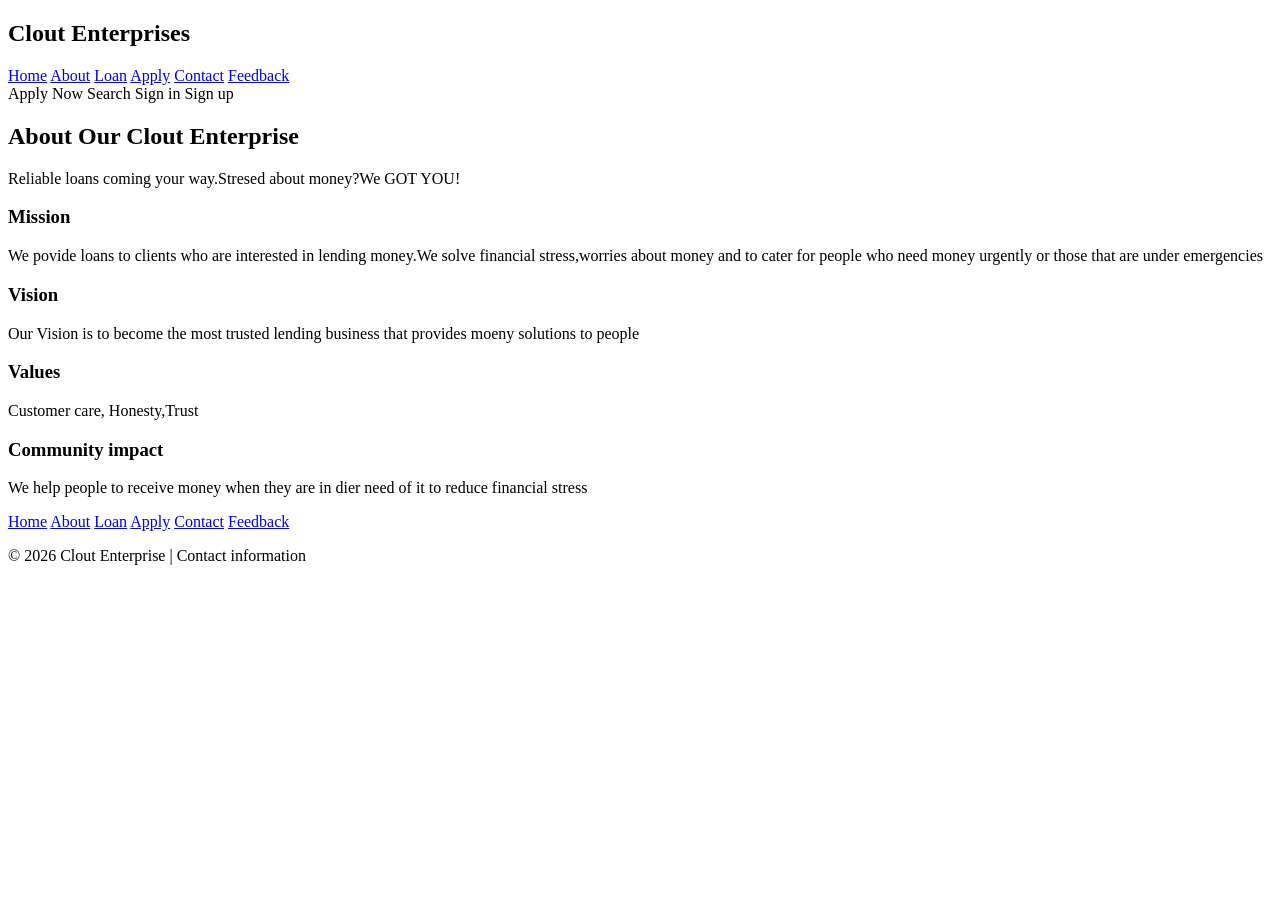
==== about.html @ 6b5d5b9c "Add files via upload" ====
<!DOCTYPE html>
<html lang="en"> 

<head> 
    <meta charset="UTF-8"> 

    <meta name="viewport" content="width=device-width, initial-scale=1.0"> 

    <title>Clout Enterprise| Affordable  loan solutions</title>

<link rel="stylesheet" href="style.css">

    </head>
    <body>
        <header>
        <nav class="navbar">
            <h2>Clout Enterprises</h2>

            <div class="nav-links">
                <a href="index.html">Home</a>
                <a href="about.html">About</a>
                <a href="loan.html">Loan</a>
                <a href="apply.html">Apply</a>
                <a href="contact.html">Contact</a>
                <a href="feedback.html">Feedback</a>
            </div>

            <div class="nav-buttons">
                <buttons>Apply Now</buttons>
                <buttons>Search</buttons>
                <buttons>Sign in</buttons>
                <buttons>Sign up</buttons>
                </div>
                </nav>
              </header>

              <section class="about"
                  <div class="container">
                    <h1>About Our Clout Enterprise</h1>
                    <p>Reliable loans coming your way.Stresed about money?We GOT YOU!</p>
                    </div>
                    
                    
        <div class="about-content">
            <div class="box">
                <h3>Mission</h3>
                <p>We povide loans to clients who are interested in lending money.We solve  financial stress,worries about money and to cater for people who need money urgently or those that are under emergencies</p>
            </div>

            <div class="box">
                <h3>Vision</h3>
                <p>Our Vision is to become the most trusted lending business that provides moeny solutions to people</p>
            </div>
        

            <div class="box">
                <h3>Values</h3>
                <p>Customer care, Honesty,Trust</p>
                </div>
                

                <div class="box">
                   <h3>Community impact </h3>
                   <p>We help people to receive money when they are in dier need of it to reduce financial stress</p>
                   </div><footer class="footer">

 <div class="footer-links"> 
                <a href="index.html">Home</a>
                <a href="about.html">About</a>
                <a href="loan.html">Loan</a>
                <a href="apply.html">Apply</a>
                <a href="contact.html">Contact</a>
                <a href="feedback.html">Feedback</a> 
                </div>

                <p>© 2026 Clout Enterprise | Contact information</p>
                
                </footer>


                 </body>
                </html>
                

        






                   



                   </body>
                   </html>
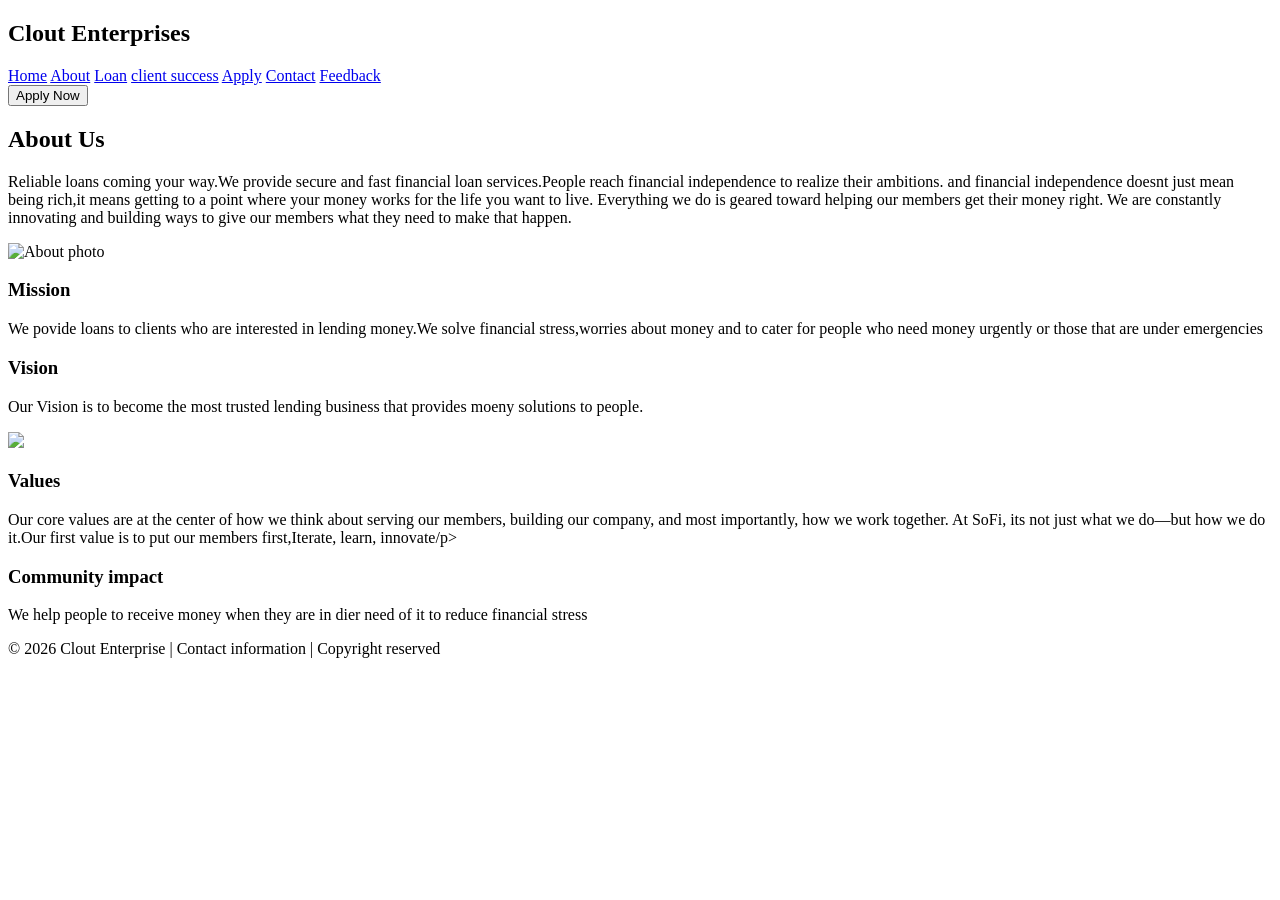
==== commit 21727f47: "Add files via upload" ====
--- a/about.html
+++ b/about.html
@@ -6,39 +6,45 @@
 
     <meta name="viewport" content="width=device-width, initial-scale=1.0"> 
 
-    <title>Clout Enterprise| Affordable  loan solutions</title>
+    <title>Clout Enterprises</title>
 
-<link rel="stylesheet" href="style.css">
+<link rel="stylesheet" href="style.css" >
 
-    </head>
+</head>
     <body>
         <header>
+        <main>
         <nav class="navbar">
+
             <h2>Clout Enterprises</h2>
 
             <div class="nav-links">
                 <a href="index.html">Home</a>
                 <a href="about.html">About</a>
                 <a href="loan.html">Loan</a>
+                <a href="client success.html">client success</a>
                 <a href="apply.html">Apply</a>
                 <a href="contact.html">Contact</a>
-                <a href="feedback.html">Feedback</a>
-            </div>
+                <a href="feedback.html">Feedback</a> 
+                </div>
 
-            <div class="nav-buttons">
-                <buttons>Apply Now</buttons>
-                <buttons>Search</buttons>
-                <buttons>Sign in</buttons>
-                <buttons>Sign up</buttons>
+                <div class="nav-buttons">
+                <button onclick="location.href='apply.html'">Apply Now</button>
                 </div>
                 </nav>
-              </header>
+                </main>
+                </header>
 
-              <section class="about"
+              <section class="about">
                   <div class="container">
-                    <h1>About Our Clout Enterprise</h1>
-                    <p>Reliable loans coming your way.Stresed about money?We GOT YOU!</p>
-                    </div>
+                    <h1>About Us</h1>
+                    <p>Reliable loans coming your way.We provide secure and fast financial loan services.People reach financial
+                 independence to realize their ambitions.
+                and financial independence doesnt just mean being rich,it means getting to a point where your money works for the life you want to live.
+               Everything we do is geared toward helping our members get their money right. We are constantly innovating and building ways to give our members what they need to make that happen.</p>
+              <img src="images/mem.jpg" alt="About photo" class="about-img">
+              </div>
+            
                     
                     
         <div class="about-content">
@@ -49,52 +55,40 @@
 
             <div class="box">
                 <h3>Vision</h3>
-                <p>Our Vision is to become the most trusted lending business that provides moeny solutions to people</p>
+                <p>Our Vision is to become the most trusted lending business that provides moeny solutions to people.</p>
             </div>
+           <img src="images/vision.jpg" class="vision-img">
+
         
-
             <div class="box">
                 <h3>Values</h3>
-                <p>Customer care, Honesty,Trust</p>
+                <p>Our core values are at the center of how we think about serving our members, building our company, and most importantly, how we work together. At SoFi, its not just what we do—but how we do it.Our first value is to put our members first,Iterate, learn, innovate/p>
                 </div>
+
                 
 
                 <div class="box">
                    <h3>Community impact </h3>
                    <p>We help people to receive money when they are in dier need of it to reduce financial stress</p>
-                   </div><footer class="footer">
-
- <div class="footer-links"> 
-                <a href="index.html">Home</a>
-                <a href="about.html">About</a>
-                <a href="loan.html">Loan</a>
-                <a href="apply.html">Apply</a>
-                <a href="contact.html">Contact</a>
-                <a href="feedback.html">Feedback</a> 
-                </div>
-
-                <p>© 2026 Clout Enterprise | Contact information</p>
-                
-                </footer>
+                   </div>
 
 
-                 </body>
-                </html>
+<footer class="footer">
+
+ <p>© 2026 Clout Enterprise | Contact information | Copyright reserved</p>
                 
+</footer>
 
-        
+
+ </body>
+</html>
+                
 
 
 
 
-
-
-                   
-
-
-
-                   </body>
-                   </html>
+ 
+            
                    
                    
         
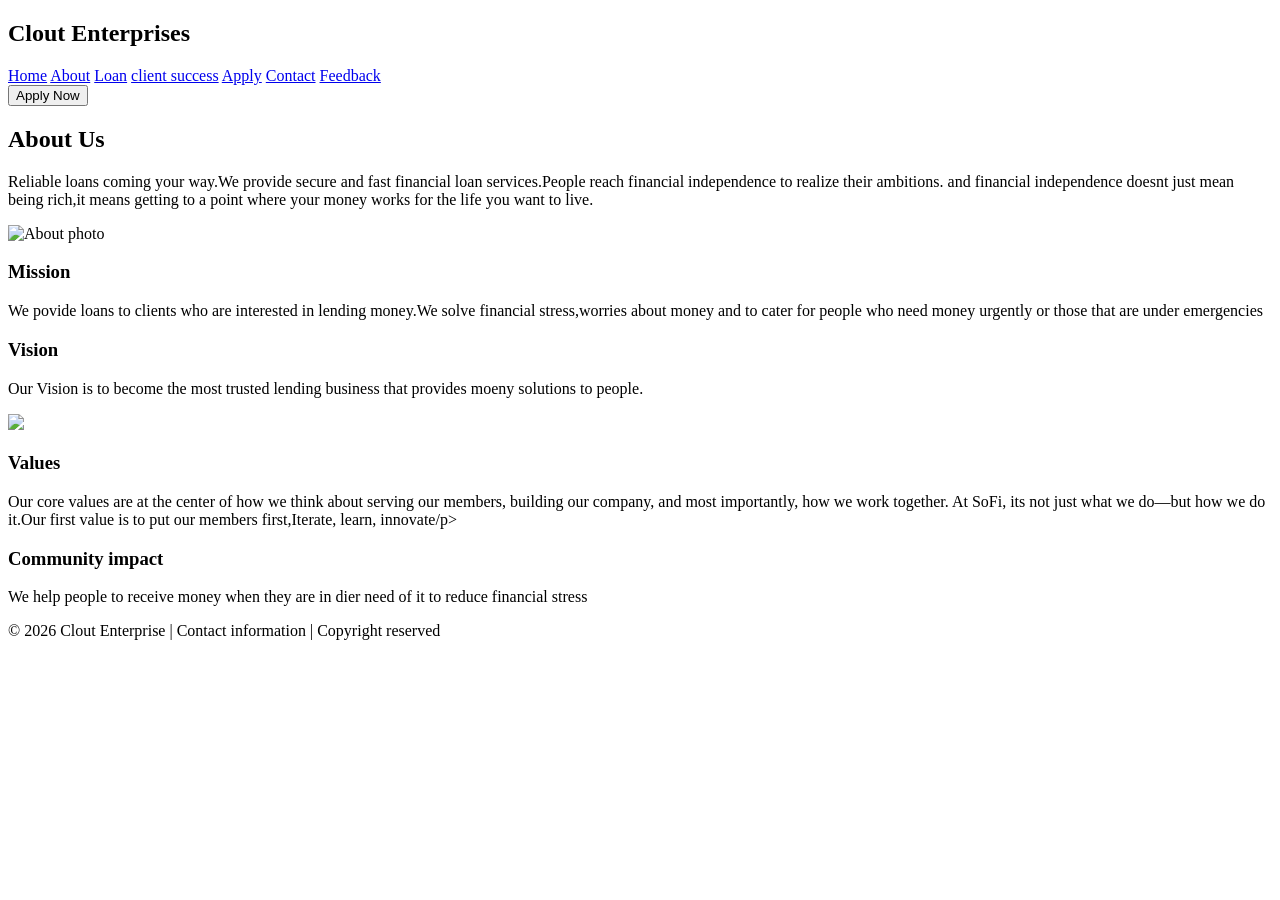
==== commit 11c190fb: "Update about.html" ====
--- a/about.html
+++ b/about.html
@@ -21,11 +21,11 @@
             <div class="nav-links">
                 <a href="index.html">Home</a>
                 <a href="about.html">About</a>
-                <a href="loan.html">Loan</a>
-                <a href="client success.html">client success</a>
-                <a href="apply.html">Apply</a>
-                <a href="contact.html">Contact</a>
-                <a href="feedback.html">Feedback</a> 
+                <a href="Loan.html">Loan</a>
+                <a href="Success.html">client success</a>
+                <a href="Apply.html">Apply</a>
+                <a href="Contact.html">Contact</a>
+                <a href="Feedback.html">Feedback</a> 
                 </div>
 
                 <div class="nav-buttons">
@@ -40,9 +40,8 @@
                     <h1>About Us</h1>
                     <p>Reliable loans coming your way.We provide secure and fast financial loan services.People reach financial
                  independence to realize their ambitions.
-                and financial independence doesnt just mean being rich,it means getting to a point where your money works for the life you want to live.
-               Everything we do is geared toward helping our members get their money right. We are constantly innovating and building ways to give our members what they need to make that happen.</p>
-              <img src="images/mem.jpg" alt="About photo" class="about-img">
+                and financial independence doesnt just mean being rich,it means getting to a point where your money works for the life you want to live.</p>
+              <img src=""images/mem.jpg"   alt="About photo" class="about-img">
               </div>
             
                     
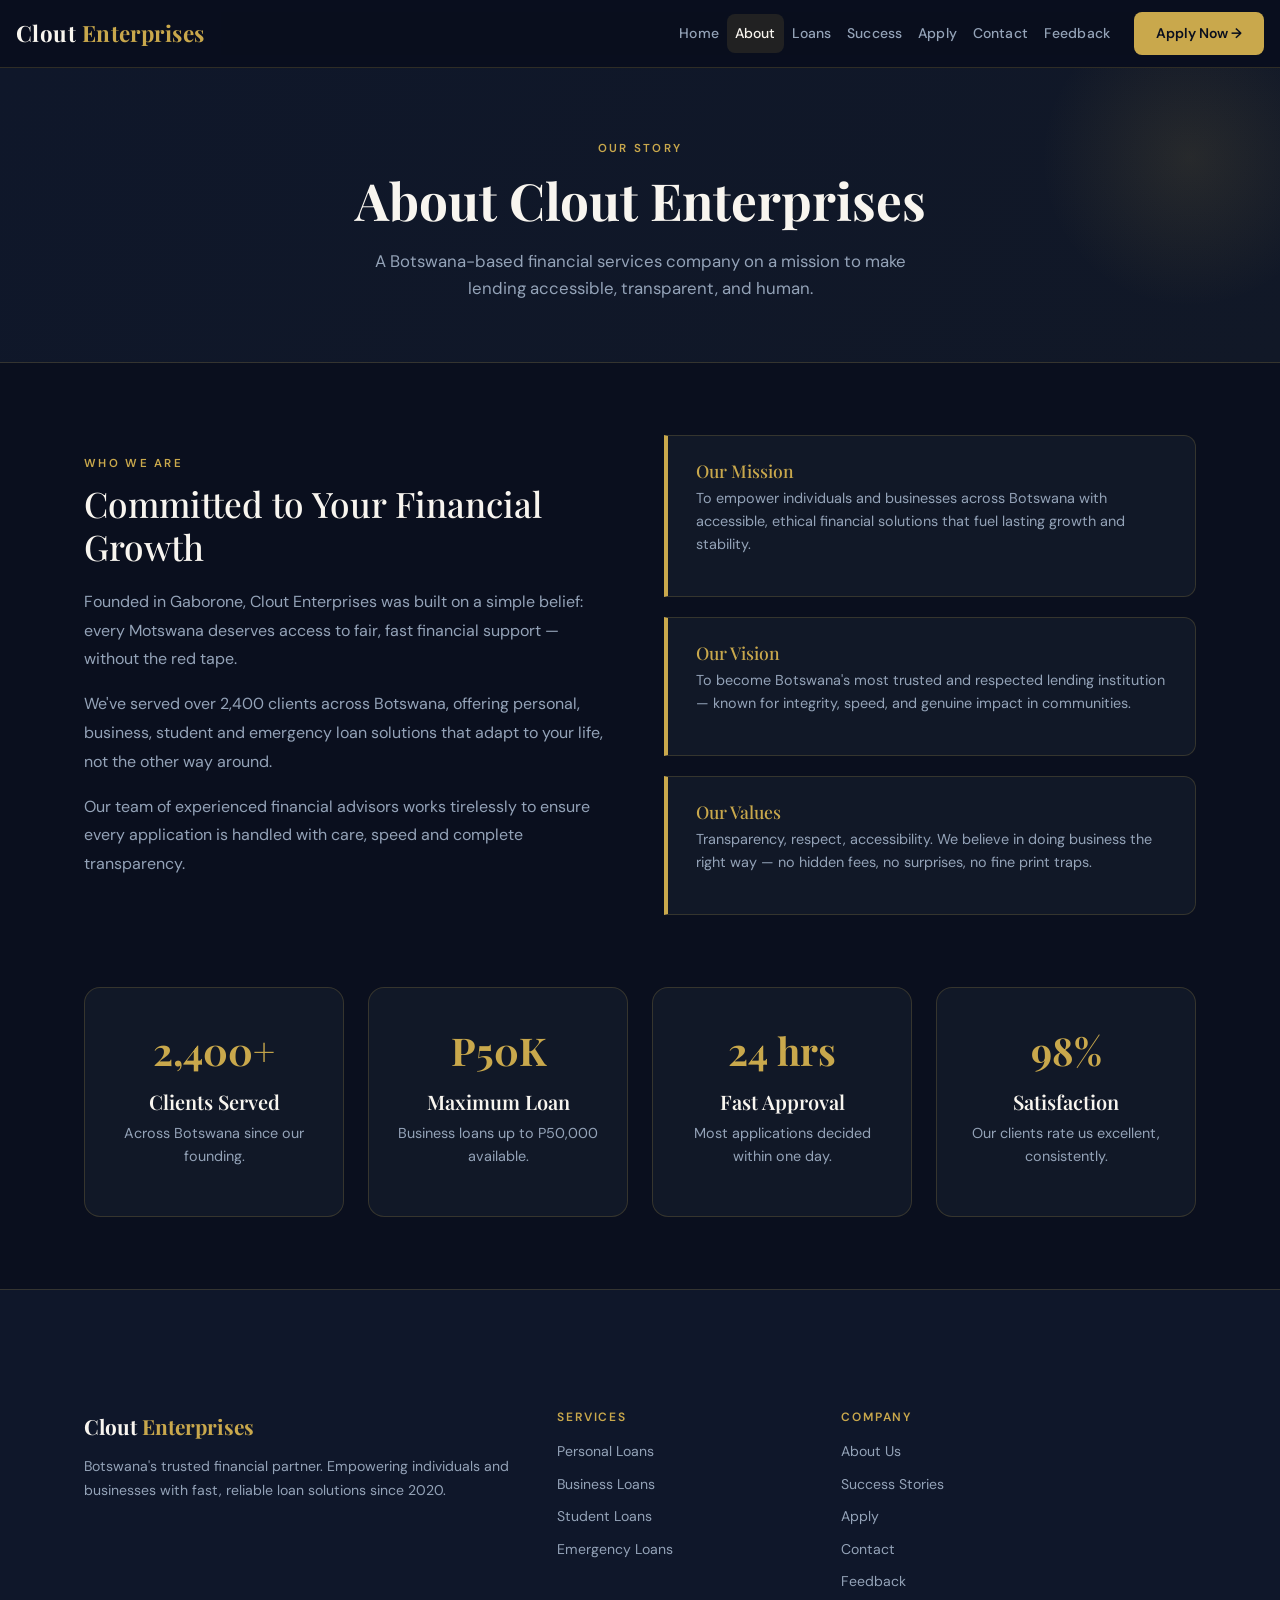
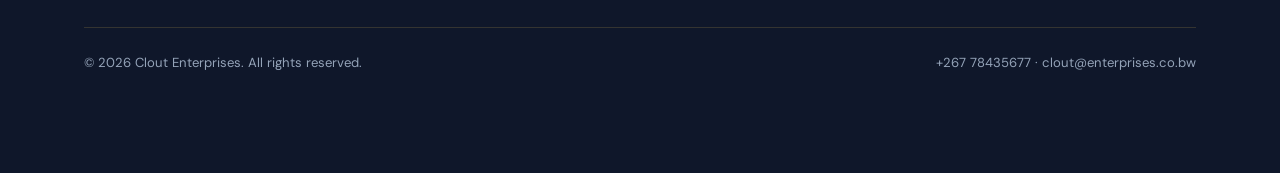
==== commit 93ef793a: "Add files via upload" ====
--- a/about.html
+++ b/about.html
@@ -1,106 +1,137 @@
-<!DOCTYPE html>
-<html lang="en"> 
-
-<head> 
-    <meta charset="UTF-8"> 
-
-    <meta name="viewport" content="width=device-width, initial-scale=1.0"> 
-
-    <title>Clout Enterprises</title>
-
-<link rel="stylesheet" href="style.css" >
-
-</head>
-    <body>
-        <header>
-        <main>
-        <nav class="navbar">
-
-            <h2>Clout Enterprises</h2>
-
-            <div class="nav-links">
-                <a href="index.html">Home</a>
-                <a href="about.html">About</a>
-                <a href="Loan.html">Loan</a>
-                <a href="Success.html">client success</a>
-                <a href="Apply.html">Apply</a>
-                <a href="Contact.html">Contact</a>
-                <a href="Feedback.html">Feedback</a> 
-                </div>
-
-                <div class="nav-buttons">
-                <button onclick="location.href='apply.html'">Apply Now</button>
-                </div>
-                </nav>
-                </main>
-                </header>
-
-              <section class="about">
-                  <div class="container">
-                    <h1>About Us</h1>
-                    <p>Reliable loans coming your way.We provide secure and fast financial loan services.People reach financial
-                 independence to realize their ambitions.
-                and financial independence doesnt just mean being rich,it means getting to a point where your money works for the life you want to live.</p>
-              <img src=""images/mem.jpg"   alt="About photo" class="about-img">
-              </div>
-            
-                    
-                    
-        <div class="about-content">
-            <div class="box">
-                <h3>Mission</h3>
-                <p>We povide loans to clients who are interested in lending money.We solve  financial stress,worries about money and to cater for people who need money urgently or those that are under emergencies</p>
-            </div>
-
-            <div class="box">
-                <h3>Vision</h3>
-                <p>Our Vision is to become the most trusted lending business that provides moeny solutions to people.</p>
-            </div>
-           <img src="images/vision.jpg" class="vision-img">
-
-        
-            <div class="box">
-                <h3>Values</h3>
-                <p>Our core values are at the center of how we think about serving our members, building our company, and most importantly, how we work together. At SoFi, its not just what we do—but how we do it.Our first value is to put our members first,Iterate, learn, innovate/p>
-                </div>
-
-                
-
-                <div class="box">
-                   <h3>Community impact </h3>
-                   <p>We help people to receive money when they are in dier need of it to reduce financial stress</p>
-                   </div>
-
-
-<footer class="footer">
-
- <p>© 2026 Clout Enterprise | Contact information | Copyright reserved</p>
-                
-</footer>
-
-
- </body>
-</html>
-                
-
-
-
-
- 
-            
-                   
-                   
-        
-    
-
-
-        
-              
-              
-
-
-
-
-
-
-
+<!DOCTYPE html>
+<html lang="en">
+<head>
+  <meta charset="UTF-8">
+  <meta name="viewport" content="width=device-width, initial-scale=1.0">
+  <title>About — Clout Enterprises</title>
+  <link href="https://cdn.jsdelivr.net/npm/bootstrap@5.3.3/dist/css/bootstrap.min.css" rel="stylesheet">
+  <link rel="stylesheet" href="style.css">
+</head>
+<body>
+
+<nav class="navbar navbar-expand-lg">
+  <div class="container-fluid px-3">
+    <a href="index.html" class="navbar-brand">Clout <span>Enterprises</span></a>
+    <button class="navbar-toggler" type="button" data-bs-toggle="collapse" data-bs-target="#navMenu">
+      <span class="navbar-toggler-icon"></span>
+    </button>
+    <div class="collapse navbar-collapse" id="navMenu">
+      <div class="navbar-nav ms-auto">
+        <a href="index.html" class="nav-link">Home</a>
+        <a href="about.html" class="nav-link active">About</a>
+        <a href="loan.html" class="nav-link">Loans</a>
+        <a href="success.html" class="nav-link">Success</a>
+        <a href="apply.html" class="nav-link">Apply</a>
+        <a href="contact.html" class="nav-link">Contact</a>
+        <a href="feedback.html" class="nav-link">Feedback</a>
+      </div>
+      <a href="apply.html" class="nav-cta ms-3">Apply Now →</a>
+    </div>
+  </div>
+</nav>
+
+<main>
+  <div class="page-hero">
+    <div class="eyebrow">Our Story</div>
+    <h1>About Clout Enterprises</h1>
+    <p>A Botswana-based financial services company on a mission to make lending accessible, transparent, and human.</p>
+  </div>
+
+  <div class="container">
+
+    <!-- WHO WE ARE -->
+    <div class="row g-5 align-items-center mb-5">
+      <div class="col-12 col-lg-6 about-text fade-up">
+        <div class="section-label">Who We Are</div>
+        <h2>Committed to Your Financial Growth</h2>
+        <p>Founded in Gaborone, Clout Enterprises was built on a simple belief: every Motswana deserves access to fair, fast financial support — without the red tape.</p>
+        <p>We've served over 2,400 clients across Botswana, offering personal, business, student and emergency loan solutions that adapt to your life, not the other way around.</p>
+        <p>Our team of experienced financial advisors works tirelessly to ensure every application is handled with care, speed and complete transparency.</p>
+      </div>
+      <div class="col-12 col-lg-6 fade-up-2">
+        <div class="about-pillars">
+          <div class="pillar">
+            <h4>Our Mission</h4>
+            <p>To empower individuals and businesses across Botswana with accessible, ethical financial solutions that fuel lasting growth and stability.</p>
+          </div>
+          <div class="pillar">
+            <h4>Our Vision</h4>
+            <p>To become Botswana's most trusted and respected lending institution — known for integrity, speed, and genuine impact in communities.</p>
+          </div>
+          <div class="pillar">
+            <h4>Our Values</h4>
+            <p>Transparency, respect, accessibility. We believe in doing business the right way — no hidden fees, no surprises, no fine print traps.</p>
+          </div>
+        </div>
+      </div>
+    </div>
+
+    <!-- STATS -->
+    <div class="row g-4" style="margin-top: 40px;">
+      <div class="col-6 col-md-3">
+        <div class="card text-center h-100">
+          <div style="font-family:var(--ff-display);font-size:2.4rem;color:var(--gold);font-weight:700;">2,400+</div>
+          <h3 style="margin-top:8px;">Clients Served</h3>
+          <p>Across Botswana since our founding.</p>
+        </div>
+      </div>
+      <div class="col-6 col-md-3">
+        <div class="card text-center h-100">
+          <div style="font-family:var(--ff-display);font-size:2.4rem;color:var(--gold);font-weight:700;">P50K</div>
+          <h3 style="margin-top:8px;">Maximum Loan</h3>
+          <p>Business loans up to P50,000 available.</p>
+        </div>
+      </div>
+      <div class="col-6 col-md-3">
+        <div class="card text-center h-100">
+          <div style="font-family:var(--ff-display);font-size:2.4rem;color:var(--gold);font-weight:700;">24 hrs</div>
+          <h3 style="margin-top:8px;">Fast Approval</h3>
+          <p>Most applications decided within one day.</p>
+        </div>
+      </div>
+      <div class="col-6 col-md-3">
+        <div class="card text-center h-100">
+          <div style="font-family:var(--ff-display);font-size:2.4rem;color:var(--gold);font-weight:700;">98%</div>
+          <h3 style="margin-top:8px;">Satisfaction</h3>
+          <p>Our clients rate us excellent, consistently.</p>
+        </div>
+      </div>
+    </div>
+
+  </div>
+</main>
+
+<!--FOOTER-->
+<footer class="footer">
+  <div class="container">
+    <div class="row g-4 mb-4">
+      <div class="col-12 col-md-5">
+        <div class="footer-brand">Clout <span>Enterprises</span></div>
+        <p class="footer-desc">Botswana's trusted financial partner. Empowering individuals and businesses with fast, reliable loan solutions since 2020.</p>
+      </div>
+      <div class="col-6 col-md-3 footer-col">
+        <h5>Services</h5>
+        <a href="loan.html">Personal Loans</a>
+        <a href="loan.html">Business Loans</a>
+        <a href="loan.html">Student Loans</a>
+        <a href="loan.html">Emergency Loans</a>
+      </div>
+      <div class="col-6 col-md-4 footer-col">
+        <h5>Company</h5>
+        <a href="about.html">About Us</a>
+        <a href="success.html">Success Stories</a>
+        <a href="apply.html">Apply</a>
+        <a href="contact.html">Contact</a>
+        <a href="feedback.html">Feedback</a>
+      </div>
+    </div>
+    <div class="footer-bottom">
+      <span>© 2026 Clout Enterprises. All rights reserved.</span>
+      <span>+267 78435677 · clout@enterprises.co.bw</span>
+    </div>
+  </div>
+</footer>
+
+<script src="https://cdn.jsdelivr.net/npm/bootstrap@5.3.3/dist/js/bootstrap.bundle.min.js"></script>
+</body>
+</html>
--- a/style.css
+++ b/style.css
@@ -0,0 +1,810 @@
+/* ============================================================
+   CLOUT ENTERPRISES — Global Stylesheet
+   Aesthetic: Luxury Financial / Dark Navy + Gold Accent
+   Updated: Bootstrap 5 compatible + Fully Responsive
+   ============================================================ */
+
+@import url('https://fonts.googleapis.com/css2?family=Playfair+Display:wght@400;600;700&family=DM+Sans:wght@300;400;500;600&display=swap');
+
+/* ── RESET ── */
+*, *::before, *::after {
+  margin: 0;
+  padding: 0;
+  box-sizing: border-box;
+}
+
+/* ── TOKENS ── */
+:root {
+  --navy:        #0a0f1e;
+  --navy-2:      #0f172a;
+  --navy-3:      #1e293b;
+  --gold:        #c9a84c;
+  --gold-light:  #e6c878;
+  --gold-dim:    rgba(201, 168, 76, 0.12);
+  --white:       #f8f5ef;
+  --muted:       #94a3b8;
+  --surface:     #111827;
+  --surface-2:   #1a2436;
+  --border:      rgba(201,168,76,0.2);
+  --radius:      12px;
+  --shadow:      0 20px 60px rgba(0,0,0,0.35);
+  --ff-display:  'Playfair Display', Georgia, serif;
+  --ff-body:     'DM Sans', sans-serif;
+  --transition:  0.3s cubic-bezier(0.4, 0, 0.2, 1);
+}
+
+/* ── BASE ── */
+html { scroll-behavior: smooth; }
+
+body {
+  font-family: var(--ff-body);
+  background: var(--navy);
+  color: var(--white);
+  min-height: 100vh;
+  display: flex;
+  flex-direction: column;
+  line-height: 1.6;
+}
+
+/* ── SCROLLBAR ── */
+::-webkit-scrollbar { width: 6px; }
+::-webkit-scrollbar-track { background: var(--navy-2); }
+::-webkit-scrollbar-thumb { background: var(--gold); border-radius: 3px; }
+
+
+
+/* Sticky wrapper for the nav */
+.navbar {
+  position: sticky;
+  top: 0;
+  z-index: 1030;
+  background: rgba(10, 15, 30, 0.97);
+  backdrop-filter: blur(12px);
+  border-bottom: 1px solid var(--border);
+  padding: 0 32px !;
+  min-height: 68px;
+}
+
+.navbar-brand {
+  font-family: var(--ff-display);
+  font-size: 1.4rem;
+  font-weight: 700;
+  color: var(--white);
+  letter-spacing: 0.02em;
+  text-decoration: none;
+}
+
+.navbar-brand span {
+  color: var(--gold);
+}
+
+/* Bootstrap nav-link overrides */
+.navbar-nav .nav-link {
+  color: var(--muted);
+  font-size: 0.875rem;
+  font-weight: 500;
+  padding: 8px 14px;
+  border-radius: 8px;
+  transition: var(--transition);
+  letter-spacing: 0.01em;
+}
+
+.navbar-nav .nav-link:hover,
+.navbar-nav .nav-link.active {
+  color: var(--white--);
+  background: var(--gold-dim);
+}
+
+/* Hamburger icon color */
+.navbar-toggler {
+  border-color: var(--border);
+}
+.navbar-toggler-icon {
+  filter: invert(1);
+}
+
+/* Collapsed menu background on mobile */
+.navbar-collapse {
+  background: rgba(10, 15, 30, 0.99);
+}
+
+@media (max-width: 991px) {
+  .navbar-collapse {
+    padding: 12px 0 16px;
+    border-top: 1px solid var(--border);
+    margin-top: 8px;
+  }
+  .navbar-nav .nav-link {
+    padding: 10px 16px;
+  }
+  .nav-cta {
+    margin: 12px 16px 4px;
+    display: inline-block;
+  }
+}
+
+.nav-cta {
+  background: var(--gold);
+  color: #0a0f1e;
+  font-weight: 600;
+  padding: 10px 22px;
+  border-radius: 8px;
+  font-size: 0.875rem;
+  font-family: var(--ff-body);
+  transition: var(--transition);
+  text-decoration: none;
+  display: inline-flex;
+  align-items: center;
+  gap: 6px;
+  white-space: nowrap;
+}
+
+.nav-cta:hover {
+  background: var(--gold-light);
+  transform: translateY(-1px);
+  box-shadow: 0 6px 20px rgba(201,168,76,0.3);
+  color: #0a0f1e;
+}
+
+/* ═══════════════════════════════════════
+   HERO
+═══════════════════════════════════════ */
+.hero {
+  position: relative;
+  min-height: calc(100vh - 68px);
+  display: flex;
+  align-items: center;
+  justify-content: center;
+  overflow: hidden;
+  text-align: center;
+}
+
+.hero-video {
+  position: absolute;
+  inset: 0;
+  width: 100%;
+  height: 100%;
+  object-fit: cover;
+  z-index: 0;
+}
+
+.hero-overlay {
+  position: absolute;
+  inset: 0;
+  background: linear-gradient(
+    135deg,
+    rgba(10,15,30,0.92) 0%,
+    rgba(10,15,30,0.7) 50%,
+    rgba(10,15,30,0.88) 100%
+  );
+  z-index: 1;
+}
+
+.hero-content {
+  position: relative;
+  z-index: 2;
+  max-width: 760px;
+  padding: 40px 24px;
+  animation: fadeUp 0.9s ease both;
+}
+
+.hero-eyebrow {
+  display: inline-flex;
+  align-items: center;
+  gap: 8px;
+  font-size: 0.75rem;
+  font-weight: 600;
+  letter-spacing: 0.18em;
+  text-transform: uppercase;
+  color: var(--gold);
+  margin-bottom: 24px;
+  padding: 6px 16px;
+  border: 1px solid var(--border);
+  border-radius: 100px;
+}
+
+.hero-content h1 {
+  font-family: var(--ff-display);
+  font-size: clamp(2.2rem, 6vw, 5rem);
+  font-weight: 700;
+  line-height: 1.1;
+  color: var(--white);
+  margin-bottom: 24px;
+}
+
+.hero-content h1 em {
+  font-style: italic;
+  color: var(--gold);
+}
+
+.hero-content p {
+  font-size: 1.1rem;
+  color: var(--muted);
+  max-width: 500px;
+  margin: 0 auto 40px;
+  line-height: 1.7;
+}
+
+.hero-actions {
+  display: flex;
+  gap: 16px;
+  justify-content: center;
+  flex-wrap: wrap;
+}
+
+/* ── STATS STRIP ── */
+.hero-stats {
+  position: relative;
+  z-index: 2;
+  padding: 28px 16px;
+  border-top: 1px solid var(--border);
+  background: rgba(10,15,30,0.85);
+  backdrop-filter: blur(8px);
+}
+
+.stat-item { text-align: center; padding: 8px 16px; }
+
+.stat-item .stat-num {
+  font-family: var(--ff-display);
+  font-size: 2rem;
+  font-weight: 700;
+  color: var(--gold);
+  display: block;
+}
+
+.stat-item .stat-label {
+  font-size: 0.8rem;
+  color: var(--muted);
+  letter-spacing: 0.08em;
+  text-transform: uppercase;
+}
+
+/* ── BUTTONS ── */
+.btn-primary {
+  background: var(--gold);
+  color: var(--navy);
+  border: none;
+  padding: 14px 32px;
+  border-radius: var(--radius);
+  font-family: var(--ff-body);
+  font-weight: 600;
+  font-size: 0.95rem;
+  cursor: pointer;
+  transition: var(--transition);
+  display: inline-flex;
+  align-items: center;
+  gap: 8px;
+  text-decoration: none;
+}
+
+.btn-primary:hover {
+  background: var(--gold-light);
+  transform: translateY(-2px);
+  box-shadow: 0 8px 24px rgba(201,168,76,0.35);
+  color: var(--navy);
+}
+
+.btn-outline {
+  background: transparent;
+  color: var(--white);
+  border: 1px solid rgba(255,255,255,0.25);
+  padding: 14px 32px;
+  border-radius: var(--radius);
+  font-family: var(--ff-body);
+  font-weight: 500;
+  font-size: 0.95rem;
+  cursor: pointer;
+  transition: var(--transition);
+  display: inline-flex;
+  align-items: center;
+  gap: 8px;
+  text-decoration: none;
+}
+
+.btn-outline:hover {
+  border-color: var(--gold);
+  color: var(--gold);
+  transform: translateY(-2px);
+}
+
+/* ── PAGE HERO ── */
+.page-hero {
+  background: linear-gradient(135deg, var(--navy-2) 0%, var(--surface) 100%);
+  border-bottom: 1px solid var(--border);
+  padding: 72px 24px 60px;
+  text-align: center;
+  position: relative;
+  overflow: hidden;
+}
+
+.page-hero::before {
+  content: '';
+  position: absolute;
+  top: -60px;
+  right: -60px;
+  width: 300px;
+  height: 300px;
+  background: radial-gradient(circle, var(--gold-dim) 0%, transparent 70%);
+  border-radius: 50%;
+}
+
+.page-hero .eyebrow {
+  font-size: 0.72rem;
+  letter-spacing: 0.2em;
+  text-transform: uppercase;
+  color: var(--gold);
+  font-weight: 600;
+  margin-bottom: 12px;
+}
+
+.page-hero h1 {
+  font-family: var(--ff-display);
+  font-size: clamp(2rem, 4vw, 3.2rem);
+  font-weight: 700;
+  color: var(--white);
+  margin-bottom: 16px;
+}
+
+.page-hero p {
+  color: var(--muted);
+  font-size: 1.05rem;
+  max-width: 540px;
+  margin: auto;
+}
+
+/* ── CONTAINER ── */
+.container {
+  max-width: 1160px;
+  margin: 0 auto;
+  padding: 72px 24px;
+  flex: 1;
+  width: 100%;
+}
+
+.section-label {
+  font-size: 0.72rem;
+  letter-spacing: 0.2em;
+  text-transform: uppercase;
+  color: var(--gold);
+  font-weight: 600;
+  margin-bottom: 10px;
+}
+
+.section-title {
+  font-family: var(--ff-display);
+  font-size: clamp(1.8rem, 3vw, 2.6rem);
+  font-weight: 700;
+  color: var(--white);
+  margin-bottom: 16px;
+}
+
+.section-sub {
+  color: var(--muted);
+  font-size: 1rem;
+  max-width: 480px;
+  line-height: 1.7;
+}
+
+/* ── GRID & CARDS ── */
+.grid {
+  display: grid;
+  grid-template-columns: repeat(auto-fit, minmax(260px, 1fr));
+  gap: 24px;
+  margin-top: 40px;
+}
+
+.card {
+  background: var(--surface);
+  border: 1px solid var(--border);
+  border-radius: 16px;
+  padding: 32px 28px;
+  transition: var(--transition);
+  position: relative;
+  overflow: hidden;
+}
+
+.card::before {
+  content: '';
+  position: absolute;
+  top: 0; left: 0; right: 0;
+  height: 3px;
+  background: linear-gradient(90deg, var(--gold), var(--gold-light));
+  opacity: 0;
+  transition: var(--transition);
+}
+
+.card:hover {
+  transform: translateY(-6px);
+  border-color: var(--gold);
+  box-shadow: 0 16px 40px rgba(201,168,76,0.12);
+}
+
+.card:hover::before { opacity: 1; }
+
+.card-icon {
+  width: 48px;
+  height: 48px;
+  background: var(--gold-dim);
+  border-radius: 12px;
+  display: flex;
+  align-items: center;
+  justify-content: center;
+  margin-bottom: 20px;
+  font-size: 1.4rem;
+}
+
+.card h3 {
+  font-family: var(--ff-display);
+  font-size: 1.25rem;
+  font-weight: 600;
+  color: var(--white);
+  margin-bottom: 8px;
+}
+
+.card p {
+  color: var(--muted);
+  font-size: 0.9rem;
+  line-height: 1.6;
+}
+
+.card .amount-badge {
+  display: inline-block;
+  margin-top: 16px;
+  padding: 6px 14px;
+  background: var(--gold-dim);
+  border: 1px solid var(--border);
+  border-radius: 100px;
+  font-size: 0.82rem;
+  font-weight: 600;
+  color: var(--gold);
+}
+
+/* ── FORMS ── */
+.form-card {
+  background: var(--surface);
+  border: 1px solid var(--border);
+  border-radius: 20px;
+  padding: 48px;
+  max-width: 560px;
+  margin: 0 auto;
+  box-shadow: var(--shadow);
+  width: 100%;
+}
+
+.form-card h2 {
+  font-family: var(--ff-display);
+  font-size: 1.8rem;
+  margin-bottom: 8px;
+  color: var(--white);
+}
+
+.form-card .sub {
+  color: var(--muted);
+  font-size: 0.9rem;
+  margin-bottom: 32px;
+}
+
+.form-group { margin-bottom: 20px; }
+
+.form-group label {
+  display: block;
+  font-size: 0.82rem;
+  font-weight: 600;
+  color: var(--muted);
+  letter-spacing: 0.06em;
+  text-transform: uppercase;
+  margin-bottom: 8px;
+}
+
+.form-group input,
+.form-group textarea,
+.form-group select {
+  width: 100%;
+  padding: 14px 16px;
+  background: var(--navy-2);
+  border: 1px solid var(--border);
+  border-radius: var(--radius);
+  color: var(--white);
+  font-family: var(--ff-body);
+  font-size: 0.95rem;
+  transition: var(--transition);
+  outline: none;
+}
+
+.form-group input::placeholder,
+.form-group textarea::placeholder {
+  color: rgba(148,163,184,0.5);
+}
+
+.form-group input:focus,
+.form-group textarea:focus,
+.form-group select:focus {
+  border-color: var(--gold);
+  box-shadow: 0 0 0 3px rgba(201,168,76,0.12);
+  background: var(--surface-2);
+}
+
+.form-group textarea {
+  resize: vertical;
+  min-height: 120px;
+}
+
+.form-submit { width: 100%; margin-top: 8px; justify-content: center; }
+
+#msg {
+  margin-top: 16px;
+  padding: 12px 16px;
+  border-radius: var(--radius);
+  font-size: 0.9rem;
+  font-weight: 500;
+  display: none;
+}
+
+#msg.success {
+  background: rgba(34, 197, 94, 0.1);
+  border: 1px solid rgba(34, 197, 94, 0.3);
+  color: #4ade80;
+  display: block;
+}
+
+#msg.error {
+  background: rgba(239, 68, 68, 0.1);
+  border: 1px solid rgba(239, 68, 68, 0.3);
+  color: #f87171;
+  display: block;
+}
+
+/* ── ABOUT PAGE ── */
+.about-text h2 {
+  font-family: var(--ff-display);
+  font-size: clamp(1.6rem, 3vw, 2.2rem);
+  line-height: 1.2;
+  color: var(--white);
+  margin-bottom: 20px;
+}
+
+.about-text p {
+  color: var(--muted);
+  line-height: 1.8;
+  margin-bottom: 16px;
+}
+
+.about-pillars {
+  display: flex;
+  flex-direction: column;
+  gap: 20px;
+}
+
+.pillar {
+  background: var(--surface);
+  border: 1px solid var(--border);
+  border-left: 4px solid var(--gold);
+  border-radius: 0 var(--radius) var(--radius) 0;
+  padding: 24px 28px;
+}
+
+.pillar h4 {
+  font-family: var(--ff-display);
+  font-size: 1.1rem;
+  color: var(--gold);
+  margin-bottom: 6px;
+}
+
+.pillar p {
+  color: var(--muted);
+  font-size: 0.9rem;
+  line-height: 1.6;
+}
+
+/* ── CONTACT ── */
+.contact-info h2 {
+  font-family: var(--ff-display);
+  font-size: clamp(1.6rem, 3vw, 2rem);
+  color: var(--white);
+  margin-bottom: 16px;
+}
+
+.contact-info p {
+  color: var(--muted);
+  line-height: 1.7;
+  margin-bottom: 32px;
+}
+
+.contact-item {
+  display: flex;
+  align-items: flex-start;
+  gap: 16px;
+  margin-bottom: 24px;
+}
+
+.contact-icon {
+  width: 44px;
+  height: 44px;
+  min-width: 44px;
+  background: var(--gold-dim);
+  border: 1px solid var(--border);
+  border-radius: 12px;
+  display: flex;
+  align-items: center;
+  justify-content: center;
+  font-size: 1.1rem;
+}
+
+.contact-item-text strong {
+  display: block;
+  color: var(--white);
+  font-size: 0.85rem;
+  font-weight: 600;
+  margin-bottom: 2px;
+}
+
+.contact-item-text span {
+  color: var(--muted);
+  font-size: 0.9rem;
+}
+
+/* ── SUCCESS ── */
+.testimonial-card {
+  background: var(--surface);
+  border: 1px solid var(--border);
+  border-radius: 16px;
+  padding: 36px 32px;
+  position: relative;
+  transition: var(--transition);
+  height: 100%;
+}
+
+.testimonial-card:hover {
+  border-color: var(--gold);
+  transform: translateY(-4px);
+  box-shadow: 0 16px 40px rgba(201,168,76,0.1);
+}
+
+.testimonial-card .quote-mark {
+  font-family: var(--ff-display);
+  font-size: 4rem;
+  color: var(--gold);
+  line-height: 1;
+  margin-bottom: 16px;
+  opacity: 0.6;
+}
+
+.testimonial-card blockquote {
+  color: var(--white);
+  font-size: 1rem;
+  line-height: 1.7;
+  font-style: italic;
+  margin-bottom: 24px;
+}
+
+.testimonial-card .author {
+  display: flex;
+  align-items: center;
+  gap: 12px;
+}
+
+.author-avatar {
+  width: 44px;
+  height: 44px;
+  border-radius: 50%;
+  background: var(--gold-dim);
+  border: 2px solid var(--gold);
+  display: flex;
+  align-items: center;
+  justify-content: center;
+  font-weight: 700;
+  color: var(--gold);
+  font-size: 0.9rem;
+  flex-shrink: 0;
+}
+
+.author-info strong {
+  display: block;
+  color: var(--white);
+  font-size: 0.9rem;
+}
+
+.author-info span {
+  color: var(--muted);
+  font-size: 0.8rem;
+}
+
+.stars { color: var(--gold); font-size: 0.85rem; margin-bottom: 16px; }
+
+/* ── FOOTER ── */
+.footer {
+  background: var(--navy-2);
+  border-top: 1px solid var(--border);
+  padding: 48px 24px 28px;
+  margin-top: auto;
+}
+
+.footer-brand {
+  font-family: var(--ff-display);
+  font-size: 1.3rem;
+  font-weight: 700;
+  color: var(--white);
+  margin-bottom: 12px;
+}
+
+.footer-brand span { color: var(--gold); }
+
+.footer-desc {
+  color: var(--muted);
+  font-size: 0.88rem;
+  line-height: 1.7;
+}
+
+.footer-col h5 {
+  font-size: 0.75rem;
+  letter-spacing: 0.15em;
+  text-transform: uppercase;
+  color: var(--gold);
+  font-weight: 600;
+  margin-bottom: 16px;
+}
+
+.footer-col a {
+  display: block;
+  color: var(--muted);
+  text-decoration: none;
+  font-size: 0.88rem;
+  margin-bottom: 10px;
+  transition: var(--transition);
+}
+
+.footer-col a:hover { color: var(--white); }
+
+.footer-bottom {
+  border-top: 1px solid var(--border);
+  padding-top: 24px;
+  display: flex;
+  justify-content: space-between;
+  align-items: center;
+  color: var(--muted);
+  font-size: 0.82rem;
+  flex-wrap: wrap;
+  gap: 8px;
+}
+
+/* ═══════════════════════════════════════
+   ANIMATIONS
+═══════════════════════════════════════ */
+@keyframes fadeUp {
+  from { opacity: 0; transform: translateY(24px); }
+  to   { opacity: 1; transform: translateY(0); }
+}
+
+.fade-up  { animation: fadeUp 0.7s ease both; }
+.fade-up-2 { animation: fadeUp 0.7s 0.15s ease both; }
+.fade-up-3 { animation: fadeUp 0.7s 0.30s ease both; }
+
+/* ═══════════════════════════════════════
+   RESPONSIVE MEDIA QUERIES
+   (Bootstrap handles columns; these
+    handle spacing, font, and layout)
+═══════════════════════════════════════ */
+
+/* Tablet — md breakpoint (768px) */
+@media (max-width: 768px) {
+  .container { padding: 48px 16px; }
+  .page-hero { padding: 48px 16px 40px; }
+  .form-card { padding: 28px 20px; }
+  .footer { padding: 40px 16px 20px; }
+  .footer-bottom { flex-direction: column; text-align: center; }
+  .hero-stats { padding: 20px 16px; }
+  .stat-item .stat-num { font-size: 1.5rem; }
+  .navbar { padding: 0 16px; }
+}
+
+/* Mobile — sm breakpoint (576px) */
+@media (max-width: 576px) {
+  .hero-content h1 { font-size: 2rem; }
+  .hero-content p  { font-size: 0.95rem; }
+  .btn-primary, .btn-outline { padding: 12px 20px; font-size: 0.85rem; }
+  .card { padding: 24px 18px; }
+  .testimonial-card { padding: 24px 20px; }
+  .pillar { padding: 18px 20px; }
+  .form-card { padding: 24px 16px; }
+  .page-hero { padding: 40px 16px 32px; }
+}
